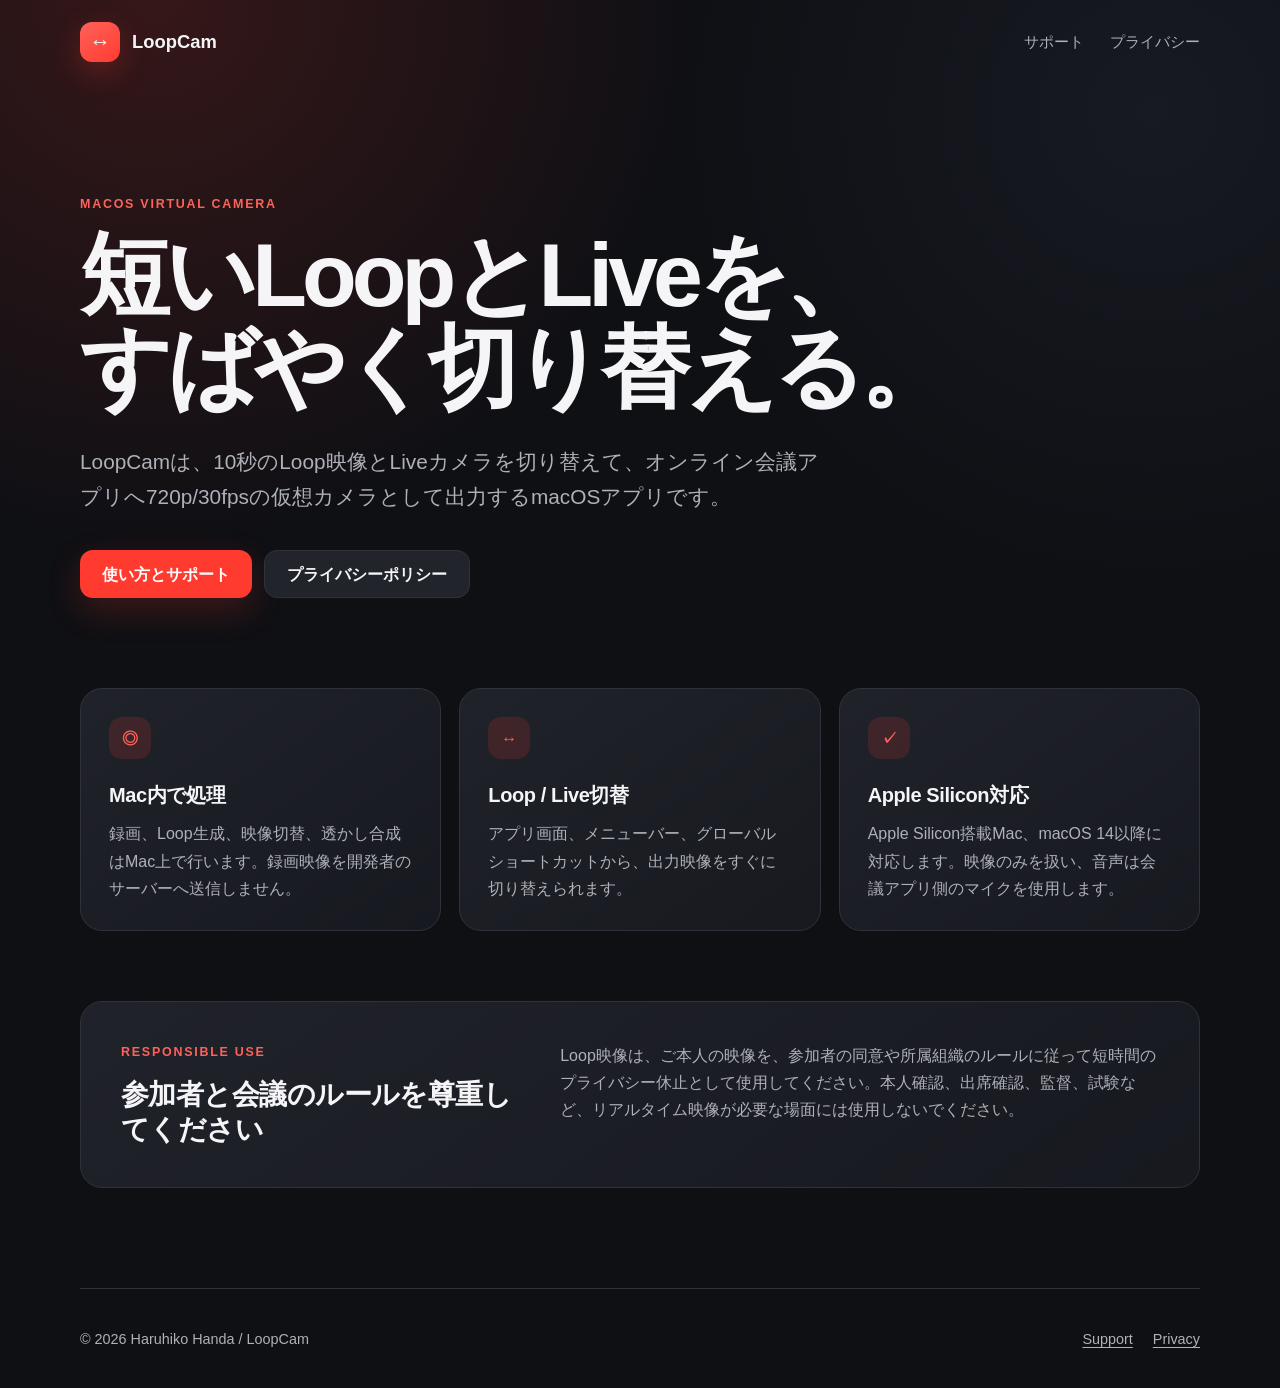
==== index.html @ af1377a6 "Create LoopCam support and privacy site" ====
<!doctype html>
<html lang="ja">
<head>
  <meta charset="utf-8">
  <meta name="viewport" content="width=device-width, initial-scale=1">
  <meta name="description" content="LoopCamの公式サポートとプライバシー情報。">
  <meta name="color-scheme" content="light dark">
  <meta http-equiv="Content-Security-Policy" content="default-src 'self'; img-src 'self' data:; style-src 'self'; base-uri 'none'; form-action 'self' https://github.com; frame-ancestors 'none'">
  <title>LoopCam — Support &amp; Privacy</title>
  <link rel="stylesheet" href="assets/styles.css">
</head>
<body>
  <header class="site-header">
    <a class="brand" href="./" aria-label="LoopCam ホーム">
      <span class="brand-mark" aria-hidden="true">↔</span>
      <span>LoopCam</span>
    </a>
    <nav aria-label="メインナビゲーション">
      <a href="support/">サポート</a>
      <a href="privacy/">プライバシー</a>
    </nav>
  </header>

  <main>
    <section class="hero">
      <p class="eyebrow">macOS Virtual Camera</p>
      <h1>短いLoopとLiveを、<br>すばやく切り替える。</h1>
      <p class="lead">LoopCamは、10秒のLoop映像とLiveカメラを切り替えて、オンライン会議アプリへ720p/30fpsの仮想カメラとして出力するmacOSアプリです。</p>
      <div class="actions">
        <a class="button primary" href="support/">使い方とサポート</a>
        <a class="button secondary" href="privacy/">プライバシーポリシー</a>
      </div>
    </section>

    <section class="grid" aria-label="LoopCamの特徴">
      <article class="card">
        <span class="card-icon" aria-hidden="true">◎</span>
        <h2>Mac内で処理</h2>
        <p>録画、Loop生成、映像切替、透かし合成はMac上で行います。録画映像を開発者のサーバーへ送信しません。</p>
      </article>
      <article class="card">
        <span class="card-icon" aria-hidden="true">↔</span>
        <h2>Loop / Live切替</h2>
        <p>アプリ画面、メニューバー、グローバルショートカットから、出力映像をすぐに切り替えられます。</p>
      </article>
      <article class="card">
        <span class="card-icon" aria-hidden="true">✓</span>
        <h2>Apple Silicon対応</h2>
        <p>Apple Silicon搭載Mac、macOS 14以降に対応します。映像のみを扱い、音声は会議アプリ側のマイクを使用します。</p>
      </article>
    </section>

    <section class="notice">
      <div>
        <p class="eyebrow">Responsible Use</p>
        <h2>参加者と会議のルールを尊重してください</h2>
      </div>
      <p>Loop映像は、ご本人の映像を、参加者の同意や所属組織のルールに従って短時間のプライバシー休止として使用してください。本人確認、出席確認、監督、試験など、リアルタイム映像が必要な場面には使用しないでください。</p>
    </section>
  </main>

  <footer>
    <p>© 2026 Haruhiko Handa / LoopCam</p>
    <div><a href="support/">Support</a><a href="privacy/">Privacy</a></div>
  </footer>
</body>
</html>
---- assets/styles.css ----
:root {
  --background: #0f1014;
  --surface: #181a20;
  --surface-2: #22242c;
  --text: #f5f5f7;
  --muted: #afb0b8;
  --line: #30323b;
  --accent: #ff3b30;
  --accent-bright: #ff6259;
  --max: 1120px;
  font-family: -apple-system, BlinkMacSystemFont, "SF Pro Text", "Helvetica Neue", sans-serif;
  color-scheme: dark;
}

* { box-sizing: border-box; }

html { scroll-behavior: smooth; }

body {
  margin: 0;
  min-height: 100vh;
  color: var(--text);
  background:
    radial-gradient(circle at 12% 0%, rgba(255, 59, 48, .16), transparent 34rem),
    radial-gradient(circle at 90% 8%, rgba(80, 92, 130, .13), transparent 30rem),
    var(--background);
  line-height: 1.7;
}

a { color: var(--text); text-underline-offset: .2em; }
a:hover { color: var(--accent-bright); }

.site-header,
footer {
  width: min(calc(100% - 40px), var(--max));
  margin-inline: auto;
  display: flex;
  align-items: center;
  justify-content: space-between;
}

.site-header { min-height: 84px; }

.brand {
  display: inline-flex;
  align-items: center;
  gap: 12px;
  font-size: 1.15rem;
  font-weight: 750;
  text-decoration: none;
}

.brand-mark {
  display: grid;
  place-items: center;
  width: 40px;
  height: 40px;
  border-radius: 12px;
  background: linear-gradient(145deg, var(--accent-bright), var(--accent));
  box-shadow: 0 10px 30px rgba(255, 59, 48, .25);
  font-size: 1.35rem;
}

nav { display: flex; gap: 26px; }
nav a { color: var(--muted); text-decoration: none; font-size: .94rem; }
nav a[aria-current="page"], nav a:hover { color: var(--text); }

main { width: min(calc(100% - 40px), var(--max)); margin-inline: auto; }

.hero { padding: 110px 0 90px; max-width: 880px; }
.eyebrow { margin: 0 0 14px; color: var(--accent-bright); font-size: .78rem; font-weight: 750; letter-spacing: .14em; text-transform: uppercase; }
h1 { margin: 0; font-size: clamp(2.6rem, 7vw, 5.8rem); line-height: 1.03; letter-spacing: -.055em; }
.lead { max-width: 760px; margin: 30px 0 0; color: var(--muted); font-size: clamp(1.05rem, 2.2vw, 1.3rem); }
.actions { display: flex; flex-wrap: wrap; gap: 12px; margin-top: 36px; }

.button {
  display: inline-flex;
  align-items: center;
  justify-content: center;
  min-height: 48px;
  padding: 0 22px;
  border-radius: 13px;
  font-weight: 700;
  text-decoration: none;
}
.button.primary { background: var(--accent); color: white; box-shadow: 0 12px 34px rgba(255, 59, 48, .2); }
.button.primary:hover { background: var(--accent-bright); color: white; }
.button.secondary { background: var(--surface-2); border: 1px solid var(--line); }

.grid { display: grid; grid-template-columns: repeat(3, 1fr); gap: 18px; }
.card, .notice, .support-meta, details, .warning {
  border: 1px solid var(--line);
  background: linear-gradient(145deg, rgba(34, 36, 44, .92), rgba(24, 26, 32, .92));
  border-radius: 22px;
}
.card { padding: 28px; }
.card-icon { display: grid; place-items: center; width: 42px; height: 42px; margin-bottom: 24px; border-radius: 13px; background: rgba(255, 59, 48, .14); color: var(--accent-bright); font-weight: 800; }
h2, h3 { letter-spacing: -.02em; line-height: 1.25; }
.card h2 { margin: 0; font-size: 1.25rem; }
.card p { color: var(--muted); margin: 12px 0 0; }

.notice { display: grid; grid-template-columns: minmax(240px, .8fr) 1.2fr; gap: 40px; margin: 70px 0 100px; padding: 40px; }
.notice h2 { margin: 0; font-size: 1.75rem; }
.notice > p { color: var(--muted); margin: 0; }

.document { max-width: 900px; }
.document-heading { padding: 90px 0 54px; }
.document-heading h1 { font-size: clamp(2.4rem, 6vw, 4.5rem); }
.updated { color: var(--muted); }
.document article { padding: 46px; margin-bottom: 80px; border: 1px solid var(--line); border-radius: 28px; background: rgba(24, 26, 32, .86); }
.document article > p, .document article li, .document article section > p { color: #d1d1d6; }
.document article h2 { margin-top: 2.6em; }
.document article h2:first-child { margin-top: 0; }
.document article h3 { margin-top: 2em; }
.document hr { margin: 56px 0; border: 0; border-top: 1px solid var(--line); }

.support-meta { display: grid; grid-template-columns: repeat(3, 1fr); overflow: hidden; margin-bottom: 40px; }
.support-meta div { display: flex; flex-direction: column; padding: 22px; border-right: 1px solid var(--line); }
.support-meta div:last-child { border: 0; }
.support-meta span { color: var(--muted); }

details { margin: 12px 0; padding: 0 20px; }
summary { cursor: pointer; padding: 18px 0; font-weight: 700; }
details p { margin-top: 0; color: var(--muted); }
.warning { margin: 24px 0; padding: 20px 22px; border-color: rgba(255, 98, 89, .35); }
.warning strong { color: var(--accent-bright); }
.warning p { margin-bottom: 0; color: var(--muted); }
kbd { padding: .15em .42em; border: 1px solid #4a4c55; border-bottom-width: 2px; border-radius: 5px; background: #292b33; font-family: inherit; font-size: .85em; }

footer { min-height: 100px; border-top: 1px solid var(--line); color: var(--muted); font-size: .9rem; }
footer div { display: flex; gap: 20px; }
footer a { color: var(--muted); }

@media (max-width: 760px) {
  .site-header { min-height: 72px; }
  nav { gap: 15px; }
  .hero { padding: 70px 0 60px; }
  .grid, .notice { grid-template-columns: 1fr; }
  .notice { gap: 20px; margin: 44px 0 70px; padding: 28px; }
  .document-heading { padding: 62px 0 36px; }
  .document article { padding: 26px 22px; }
  .support-meta { grid-template-columns: 1fr; }
  .support-meta div { border-right: 0; border-bottom: 1px solid var(--line); }
  .support-meta div:last-child { border-bottom: 0; }
}

@media (prefers-reduced-motion: reduce) {
  html { scroll-behavior: auto; }
}
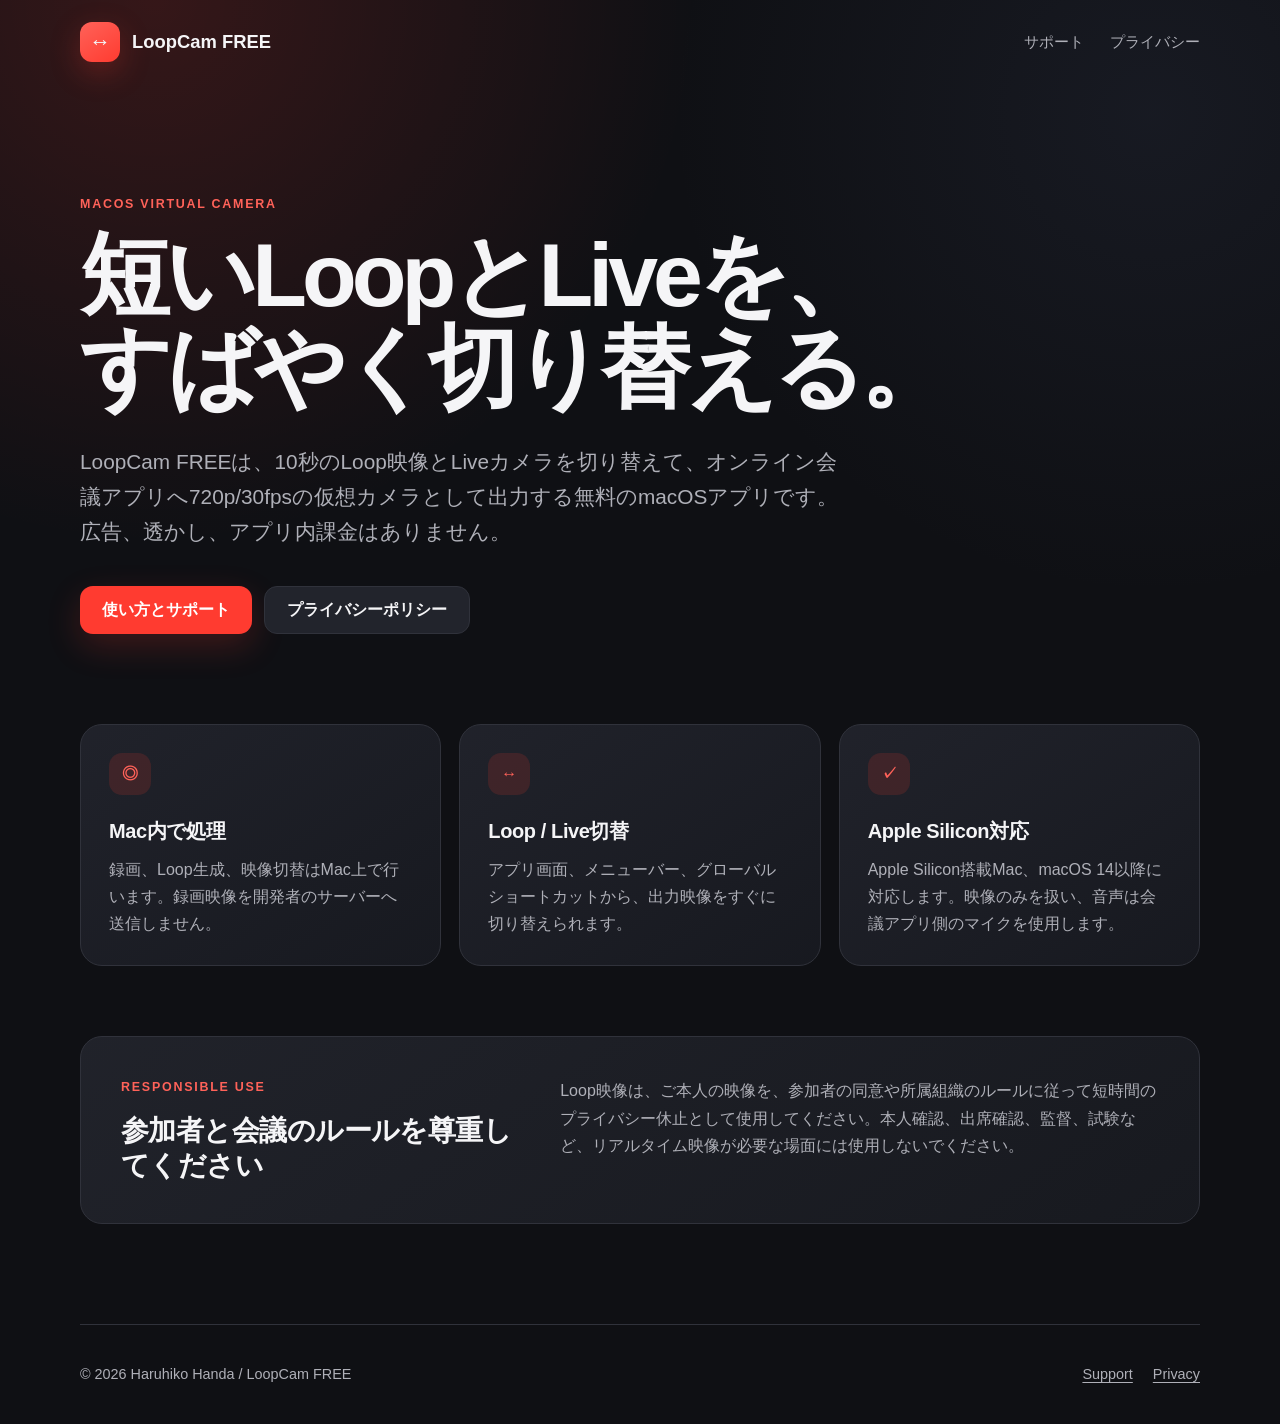
==== commit 01b904e5: "Update support site for LoopCam FREE" ====
--- a/index.html
+++ b/index.html
@@ -3,17 +3,17 @@
 <head>
   <meta charset="utf-8">
   <meta name="viewport" content="width=device-width, initial-scale=1">
-  <meta name="description" content="LoopCamの公式サポートとプライバシー情報。">
+  <meta name="description" content="LoopCam FREEの公式サポートとプライバシー情報。">
   <meta name="color-scheme" content="light dark">
-  <meta http-equiv="Content-Security-Policy" content="default-src 'self'; img-src 'self' data:; style-src 'self'; base-uri 'none'; form-action 'self' https://github.com; frame-ancestors 'none'">
-  <title>LoopCam — Support &amp; Privacy</title>
+  <meta http-equiv="Content-Security-Policy" content="default-src 'self'; img-src 'self' data:; style-src 'self'; base-uri 'none'; form-action 'self' https://github.com">
+  <title>LoopCam FREE — Support &amp; Privacy</title>
   <link rel="stylesheet" href="assets/styles.css">
 </head>
 <body>
   <header class="site-header">
-    <a class="brand" href="./" aria-label="LoopCam ホーム">
+    <a class="brand" href="./" aria-label="LoopCam FREE ホーム">
       <span class="brand-mark" aria-hidden="true">↔</span>
-      <span>LoopCam</span>
+      <span>LoopCam FREE</span>
     </a>
     <nav aria-label="メインナビゲーション">
       <a href="support/">サポート</a>
@@ -25,18 +25,18 @@
     <section class="hero">
       <p class="eyebrow">macOS Virtual Camera</p>
       <h1>短いLoopとLiveを、<br>すばやく切り替える。</h1>
-      <p class="lead">LoopCamは、10秒のLoop映像とLiveカメラを切り替えて、オンライン会議アプリへ720p/30fpsの仮想カメラとして出力するmacOSアプリです。</p>
+      <p class="lead">LoopCam FREEは、10秒のLoop映像とLiveカメラを切り替えて、オンライン会議アプリへ720p/30fpsの仮想カメラとして出力する無料のmacOSアプリです。広告、透かし、アプリ内課金はありません。</p>
       <div class="actions">
         <a class="button primary" href="support/">使い方とサポート</a>
         <a class="button secondary" href="privacy/">プライバシーポリシー</a>
       </div>
     </section>
 
-    <section class="grid" aria-label="LoopCamの特徴">
+    <section class="grid" aria-label="LoopCam FREEの特徴">
       <article class="card">
         <span class="card-icon" aria-hidden="true">◎</span>
         <h2>Mac内で処理</h2>
-        <p>録画、Loop生成、映像切替、透かし合成はMac上で行います。録画映像を開発者のサーバーへ送信しません。</p>
+        <p>録画、Loop生成、映像切替はMac上で行います。録画映像を開発者のサーバーへ送信しません。</p>
       </article>
       <article class="card">
         <span class="card-icon" aria-hidden="true">↔</span>
@@ -60,7 +60,7 @@
   </main>
 
   <footer>
-    <p>© 2026 Haruhiko Handa / LoopCam</p>
+    <p>© 2026 Haruhiko Handa / LoopCam FREE</p>
     <div><a href="support/">Support</a><a href="privacy/">Privacy</a></div>
   </footer>
 </body>
